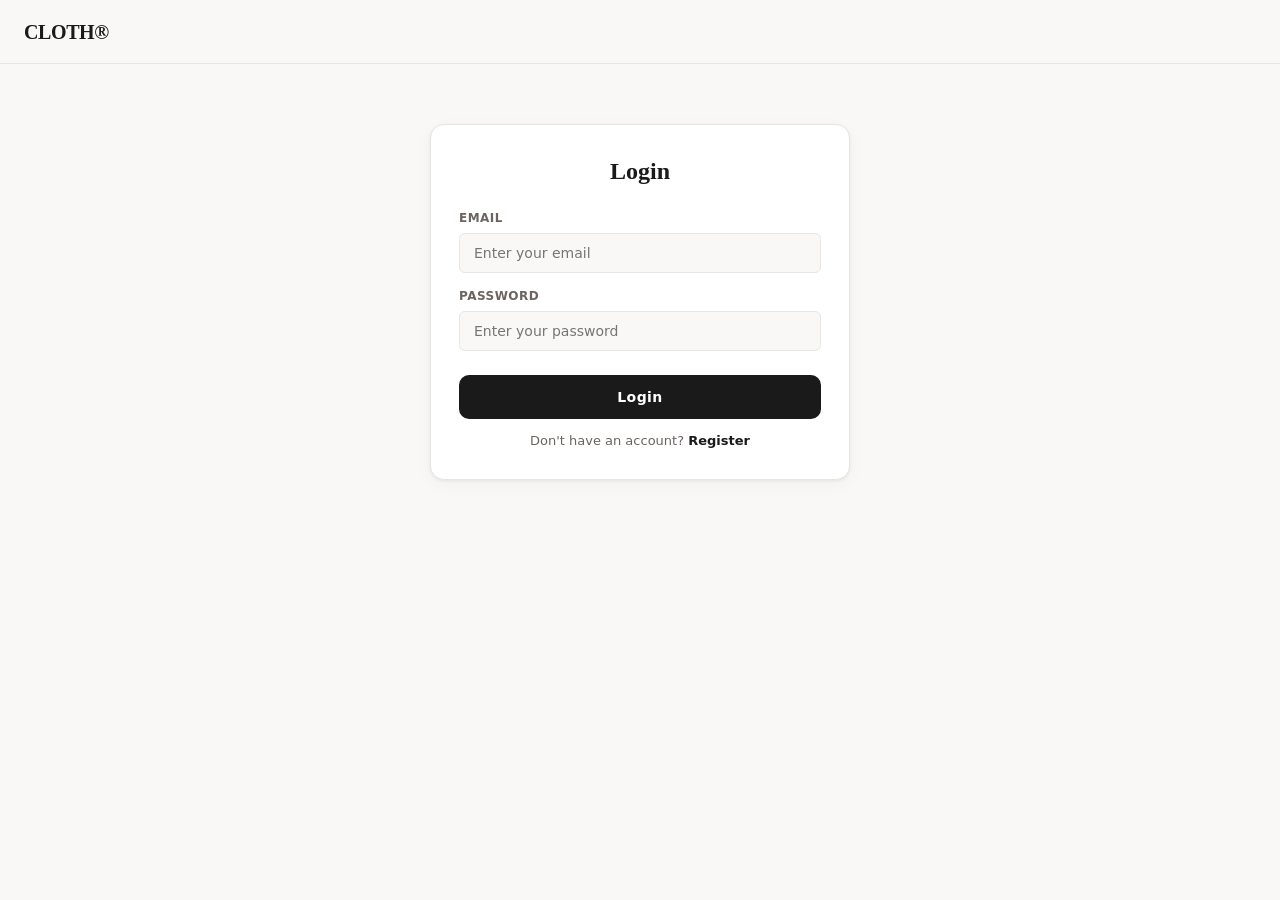
==== login.html @ fad1746e "Add files via upload" ====
<!DOCTYPE html>
<html lang="en">
<head>
  <meta charset="UTF-8">
  <title>Login — CLOTH</title>
  <link rel="stylesheet" href="style.css">
</head>
<body>

<nav class="nav">
  <div class="nav-inner">
    <a href="index.html" class="nav-logo">CLOTH®</a>
  </div>
</nav>

<div class="auth-container">
  <div class="auth-card">

    <h2 class="auth-title">Login</h2>

    <div class="form-group">
      <label>Email</label>
      <input type="email" id="login-email" placeholder="Enter your email" required>
    </div>

    <div class="form-group">
      <label>Password</label>
      <input type="password" id="login-password" placeholder="Enter your password" required>
    </div>

    <button class="btn-primary" style="width:100%;" onclick="login()">Login</button>

    <div class="auth-footer">
      Don't have an account? <a href="register.html">Register</a>
    </div>

  </div>
</div>

<script>
function login() {
  const email = document.getElementById("login-email").value;
  const password = document.getElementById("login-password").value;

  const user = JSON.parse(localStorage.getItem("user"));

  if (user && user.email === email && user.password === password) {
    alert("Login Successful");
    localStorage.setItem("isLoggedIn", true);
    window.location.href = "index.html";
  } else {
    alert("Invalid credentials");
  }
}
</script>

</body>
</html>
---- style.css ----
/* ============================================================
   style.css — Shared styles for the Minimal Clothing Store
   ============================================================ */

/* ---------- Design Tokens ---------- */
:root {
  --color-bg: #F9F8F6;
  --color-surface: #FFFFFF;
  --color-border: #E8E5E0;
  --color-border-light: #F0EDE8;
  --color-text-primary: #1A1A1A;
  --color-text-secondary: #6B6460;
  --color-text-muted: #A09A95;
  --color-accent: #1A1A1A;
  --color-accent-hover: #333333;
  --color-tag-men-bg: #EEF2F8;
  --color-tag-men: #2B4F8C;
  --color-tag-women-bg: #F9EEF4;
  --color-tag-women: #8C2B63;
  --color-tag-acc-bg: #F0EEE8;
  --color-tag-acc: #5C5020;
  --color-success: #1D9E75;
  --color-danger: #E24B4A;
  --color-heart-active: #E24B4A;
  --font-sans: 'Inter', system-ui, -apple-system, sans-serif;
  --font-display: 'Playfair Display', Georgia, serif;
  --radius-sm: 6px;
  --radius-md: 10px;
  --radius-lg: 14px;
  --shadow-card: 0 1px 3px rgba(0,0,0,0.06), 0 4px 16px rgba(0,0,0,0.04);
  --shadow-card-hover: 0 4px 20px rgba(0,0,0,0.10), 0 1px 4px rgba(0,0,0,0.06);
  --nav-height: 64px;
  --transition: 0.2s ease;
}

/* ---------- Reset ---------- */
*, *::before, *::after { box-sizing: border-box; margin: 0; padding: 0; }
html { scroll-behavior: smooth; }
body {
  font-family: var(--font-sans);
  background: var(--color-bg);
  color: var(--color-text-primary);
  line-height: 1.5;
  min-height: 100vh;
}
a { color: inherit; text-decoration: none; }
button { border: none; background: none; cursor: pointer; font-family: inherit; }
img { display: block; width: 100%; object-fit: cover; }
ul, ol { list-style: none; }

/* ---------- Typography ---------- */
.font-display { font-family: var(--font-display); }

/* ---------- Navigation ---------- */
.nav {
  position: sticky;
  top: 0;
  z-index: 100;
  height: var(--nav-height);
  background: rgba(249, 248, 246, 0.92);
  backdrop-filter: blur(16px);
  -webkit-backdrop-filter: blur(16px);
  border-bottom: 1px solid var(--color-border);
  display: flex;
  align-items: center;
}
.nav-inner {
  max-width: 1280px;
  width: 100%;
  margin: 0 auto;
  padding: 0 24px;
  display: flex;
  align-items: center;
  justify-content: space-between;
}
.nav-logo {
  font-family: var(--font-display);
  font-size: 20px;
  font-weight: 700;
  letter-spacing: -0.02em;
  color: var(--color-text-primary);
}
.nav-logo span { color: var(--color-text-secondary); font-weight: 400; }
.nav-actions {
  display: flex;
  gap: 8px;
  align-items: center;
}
.nav-btn {
  position: relative;
  display: flex;
  align-items: center;
  gap: 6px;
  padding: 8px 14px;
  border-radius: var(--radius-sm);
  font-size: 13px;
  color: var(--color-text-secondary);
  transition: background var(--transition), color var(--transition);
}
.nav-btn:hover { background: var(--color-border-light); color: var(--color-text-primary); }
.nav-btn svg { width: 18px; height: 18px; }
.nav-badge {
  position: absolute;
  top: 2px;
  right: 4px;
  min-width: 16px;
  height: 16px;
  border-radius: 999px;
  background: var(--color-text-primary);
  color: #fff;
  font-size: 10px;
  font-weight: 600;
  display: flex;
  align-items: center;
  justify-content: center;
  padding: 0 4px;
  opacity: 0;
  transform: scale(0.7);
  transition: opacity var(--transition), transform var(--transition);
}
.nav-badge.visible { opacity: 1; transform: scale(1); }

/* ---------- Layout Wrapper ---------- */
.page-wrapper {
  max-width: 1280px;
  margin: 0 auto;
  padding: 40px 24px 80px;
}

/* ---------- Page Header ---------- */
.page-header {
  margin-bottom: 36px;
}
.page-header h1 {
  font-family: var(--font-display);
  font-size: clamp(26px, 4vw, 38px);
  font-weight: 700;
  letter-spacing: -0.02em;
  color: var(--color-text-primary);
  line-height: 1.15;
}
.page-header p {
  margin-top: 6px;
  font-size: 15px;
  color: var(--color-text-secondary);
}

/* ---------- Filter Bar ---------- */
.filter-bar {
  display: flex;
  gap: 8px;
  flex-wrap: wrap;
  margin-bottom: 32px;
}
.filter-btn {
  padding: 8px 18px;
  border-radius: 999px;
  border: 1px solid var(--color-border);
  font-size: 13px;
  font-weight: 500;
  color: var(--color-text-secondary);
  background: var(--color-surface);
  transition: all var(--transition);
  cursor: pointer;
}
.filter-btn:hover { background: var(--color-text-primary); color: #fff; border-color: var(--color-text-primary); }
.filter-btn.active { background: var(--color-text-primary); color: #fff; border-color: var(--color-text-primary); }

/* ---------- Product Grid ---------- */
.product-grid {
  display: grid;
  grid-template-columns: repeat(auto-fill, minmax(260px, 1fr));
  gap: 24px;
}

/* ---------- Product Card ---------- */
.product-card {
  background: var(--color-surface);
  border-radius: var(--radius-lg);
  overflow: hidden;
  border: 1px solid var(--color-border);
  box-shadow: var(--shadow-card);
  transition: box-shadow var(--transition), transform var(--transition);
  display: flex;
  flex-direction: column;
}
.product-card:hover { box-shadow: var(--shadow-card-hover); transform: translateY(-2px); }
.product-card-image-wrap {
  position: relative;
  aspect-ratio: 3/4;
  overflow: hidden;
  background: var(--color-border-light);
}
.product-card-image-wrap img {
  height: 100%;
  transition: transform 0.45s ease;
}
.product-card:hover .product-card-image-wrap img { transform: scale(1.05); }
.wishlist-btn {
  position: absolute;
  top: 12px;
  right: 12px;
  width: 36px;
  height: 36px;
  border-radius: 50%;
  background: rgba(255,255,255,0.9);
  backdrop-filter: blur(8px);
  display: flex;
  align-items: center;
  justify-content: center;
  border: 1px solid var(--color-border);
  transition: background var(--transition), transform var(--transition);
  z-index: 2;
}
.wishlist-btn:hover { transform: scale(1.1); }
.wishlist-btn svg { width: 16px; height: 16px; transition: all var(--transition); }
.wishlist-btn.wishlisted svg { fill: var(--color-heart-active); stroke: var(--color-heart-active); }

.product-card-body {
  padding: 16px;
  display: flex;
  flex-direction: column;
  gap: 12px;
  flex: 1;
}
.product-card-meta {
  display: flex;
  align-items: flex-start;
  justify-content: space-between;
  gap: 8px;
}
.product-card-name {
  font-size: 15px;
  font-weight: 600;
  color: var(--color-text-primary);
  line-height: 1.3;
}
.product-card-price {
  font-size: 15px;
  font-weight: 600;
  color: var(--color-text-primary);
  white-space: nowrap;
}
.category-tag {
  display: inline-block;
  font-size: 11px;
  font-weight: 500;
  padding: 3px 8px;
  border-radius: 999px;
  letter-spacing: 0.02em;
}
.tag-men { background: var(--color-tag-men-bg); color: var(--color-tag-men); }
.tag-women { background: var(--color-tag-women-bg); color: var(--color-tag-women); }
.tag-accessories { background: var(--color-tag-acc-bg); color: var(--color-tag-acc); }

.size-row {
  display: flex;
  gap: 6px;
  flex-wrap: wrap;
}
.size-chip {
  padding: 4px 10px;
  border-radius: var(--radius-sm);
  border: 1px solid var(--color-border);
  font-size: 11px;
  font-weight: 500;
  color: var(--color-text-secondary);
  cursor: pointer;
  transition: all var(--transition);
}
.size-chip:hover, .size-chip.selected {
  border-color: var(--color-text-primary);
  background: var(--color-text-primary);
  color: #fff;
}

.add-to-cart-btn {
  width: 100%;
  padding: 12px;
  border-radius: var(--radius-md);
  background: var(--color-text-primary);
  color: #fff;
  font-size: 13px;
  font-weight: 600;
  letter-spacing: 0.04em;
  transition: background var(--transition), transform var(--transition);
  display: flex;
  align-items: center;
  justify-content: center;
  gap: 8px;
  margin-top: auto;
}
.add-to-cart-btn:hover { background: var(--color-accent-hover); transform: translateY(-1px); }
.add-to-cart-btn.added { background: var(--color-success); }

/* ---------- Buttons & CTAs ---------- */
.btn-primary {
  display: inline-flex;
  align-items: center;
  justify-content: center;
  gap: 8px;
  padding: 14px 28px;
  border-radius: var(--radius-md);
  background: var(--color-text-primary);
  color: #fff;
  font-size: 14px;
  font-weight: 600;
  letter-spacing: 0.03em;
  transition: background var(--transition), transform var(--transition), box-shadow var(--transition);
  cursor: pointer;
  border: none;
}
.btn-primary:hover { background: #333; transform: translateY(-1px); box-shadow: 0 6px 20px rgba(0,0,0,0.15); }
.btn-primary:active { transform: translateY(0); }

.btn-secondary {
  display: inline-flex;
  align-items: center;
  justify-content: center;
  gap: 8px;
  padding: 12px 24px;
  border-radius: var(--radius-md);
  background: transparent;
  color: var(--color-text-primary);
  font-size: 14px;
  font-weight: 500;
  border: 1px solid var(--color-border);
  transition: all var(--transition);
  cursor: pointer;
}
.btn-secondary:hover { background: var(--color-border-light); border-color: #ccc; }

.btn-ghost {
  display: inline-flex;
  align-items: center;
  gap: 6px;
  padding: 8px 12px;
  border-radius: var(--radius-sm);
  font-size: 13px;
  color: var(--color-text-secondary);
  transition: all var(--transition);
  cursor: pointer;
}
.btn-ghost:hover { color: var(--color-danger); background: #FEF2F2; }

/* ---------- Cart & Wishlist List Item ---------- */
.item-list { display: flex; flex-direction: column; gap: 16px; }
.item-row {
  display: flex;
  gap: 16px;
  padding: 16px;
  background: var(--color-surface);
  border: 1px solid var(--color-border);
  border-radius: var(--radius-lg);
  align-items: center;
  box-shadow: var(--shadow-card);
  transition: box-shadow var(--transition);
}
.item-row:hover { box-shadow: var(--shadow-card-hover); }
.item-thumb {
  width: 80px;
  height: 96px;
  border-radius: var(--radius-md);
  overflow: hidden;
  flex-shrink: 0;
  background: var(--color-border-light);
}
.item-thumb img { height: 100%; object-fit: cover; }
.item-info { flex: 1; min-width: 0; }
.item-name {
  font-size: 15px;
  font-weight: 600;
  color: var(--color-text-primary);
  margin-bottom: 4px;
  white-space: nowrap;
  overflow: hidden;
  text-overflow: ellipsis;
}
.item-meta {
  font-size: 12px;
  color: var(--color-text-muted);
  margin-bottom: 10px;
}
.item-price { font-size: 15px; font-weight: 600; color: var(--color-text-primary); }

/* Quantity Controls */
.qty-controls {
  display: flex;
  align-items: center;
  gap: 0;
  border: 1px solid var(--color-border);
  border-radius: var(--radius-sm);
  overflow: hidden;
}
.qty-btn {
  width: 32px;
  height: 32px;
  display: flex;
  align-items: center;
  justify-content: center;
  font-size: 16px;
  color: var(--color-text-secondary);
  background: var(--color-surface);
  transition: background var(--transition);
}
.qty-btn:hover { background: var(--color-border-light); color: var(--color-text-primary); }
.qty-value {
  width: 36px;
  text-align: center;
  font-size: 14px;
  font-weight: 500;
  background: var(--color-bg);
  padding: 0 4px;
  line-height: 32px;
}

/* ---------- Order Summary ---------- */
.order-summary {
  background: var(--color-surface);
  border: 1px solid var(--color-border);
  border-radius: var(--radius-lg);
  padding: 24px;
  box-shadow: var(--shadow-card);
  position: sticky;
  top: calc(var(--nav-height) + 24px);
}
.order-summary h2 {
  font-size: 16px;
  font-weight: 700;
  margin-bottom: 20px;
  padding-bottom: 16px;
  border-bottom: 1px solid var(--color-border);
}
.summary-line {
  display: flex;
  justify-content: space-between;
  align-items: center;
  font-size: 14px;
  padding: 10px 0;
  color: var(--color-text-secondary);
  border-bottom: 1px solid var(--color-border-light);
}
.summary-line:last-child { border-bottom: none; }
.summary-line.total {
  font-size: 16px;
  font-weight: 700;
  color: var(--color-text-primary);
  padding-top: 16px;
  margin-top: 4px;
  border-top: 1px solid var(--color-border);
  border-bottom: none;
}
.summary-line span.free { color: var(--color-success); font-weight: 600; }

/* ---------- Two-column Cart/Checkout layout ---------- */
.cart-layout {
  display: grid;
  grid-template-columns: 1fr 340px;
  gap: 32px;
  align-items: start;
}
@media (max-width: 900px) {
  .cart-layout { grid-template-columns: 1fr; }
}

/* ---------- Forms (Checkout) ---------- */
.form-card {
  background: var(--color-surface);
  border: 1px solid var(--color-border);
  border-radius: var(--radius-lg);
  padding: 28px;
  margin-bottom: 20px;
  box-shadow: var(--shadow-card);
}
.form-card h2 {
  font-size: 14px;
  font-weight: 700;
  text-transform: uppercase;
  letter-spacing: 0.08em;
  color: var(--color-text-secondary);
  margin-bottom: 20px;
  padding-bottom: 12px;
  border-bottom: 1px solid var(--color-border);
}
.form-row {
  display: grid;
  grid-template-columns: 1fr 1fr;
  gap: 14px;
}
.form-row.full { grid-template-columns: 1fr; }
.form-row.three { grid-template-columns: 2fr 1fr 1fr; }
@media (max-width: 600px) {
  .form-row, .form-row.three { grid-template-columns: 1fr; }
}
.form-group {
  display: flex;
  flex-direction: column;
  gap: 6px;
}
.form-group label {
  font-size: 12px;
  font-weight: 600;
  letter-spacing: 0.04em;
  color: var(--color-text-secondary);
  text-transform: uppercase;
}
.form-group input {
  padding: 11px 14px;
  border-radius: var(--radius-sm);
  border: 1px solid var(--color-border);
  background: var(--color-bg);
  font-family: var(--font-sans);
  font-size: 14px;
  color: var(--color-text-primary);
  transition: border-color var(--transition), box-shadow var(--transition);
}
.form-group input:focus {
  outline: none;
  border-color: var(--color-text-primary);
  box-shadow: 0 0 0 3px rgba(26,26,26,0.08);
}
.form-group input.error { border-color: var(--color-danger); }
.field-error {
  font-size: 11px;
  color: var(--color-danger);
  font-weight: 500;
  min-height: 14px;
}

/* ---------- Checkout summary items ---------- */
.checkout-item-list {
  display: flex;
  flex-direction: column;
  gap: 12px;
  margin-bottom: 20px;
  max-height: 240px;
  overflow-y: auto;
}
.checkout-item {
  display: flex;
  gap: 12px;
  align-items: center;
  font-size: 13px;
}
.checkout-item-thumb {
  width: 48px;
  height: 56px;
  border-radius: var(--radius-sm);
  overflow: hidden;
  flex-shrink: 0;
  background: var(--color-border-light);
}
.checkout-item-thumb img { height: 100%; object-fit: cover; }
.checkout-item-name { flex: 1; font-weight: 500; color: var(--color-text-primary); }
.checkout-item-sub { color: var(--color-text-muted); font-size: 11px; }
.checkout-item-price { font-weight: 600; white-space: nowrap; }

/* ---------- Empty States ---------- */
.empty-state {
  display: flex;
  flex-direction: column;
  align-items: center;
  justify-content: center;
  padding: 80px 20px;
  text-align: center;
  gap: 16px;
}
.empty-state-icon { font-size: 48px; opacity: 0.3; }
.empty-state h2 {
  font-size: 20px;
  font-weight: 700;
  color: var(--color-text-primary);
}
.empty-state p {
  font-size: 14px;
  color: var(--color-text-secondary);
  max-width: 320px;
}

/* ---------- Toast Notification ---------- */
.toast-container {
  position: fixed;
  bottom: 28px;
  left: 50%;
  transform: translateX(-50%);
  z-index: 9999;
  display: flex;
  flex-direction: column;
  gap: 8px;
  pointer-events: none;
}
.toast {
  background: var(--color-text-primary);
  color: #fff;
  padding: 12px 20px;
  border-radius: var(--radius-md);
  font-size: 13px;
  font-weight: 500;
  white-space: nowrap;
  animation: toast-in 0.3s ease, toast-out 0.3s ease 2.5s forwards;
  box-shadow: 0 4px 20px rgba(0,0,0,0.2);
}
@keyframes toast-in {
  from { opacity: 0; transform: translateY(12px); }
  to   { opacity: 1; transform: translateY(0); }
}
@keyframes toast-out {
  from { opacity: 1; transform: translateY(0); }
  to   { opacity: 0; transform: translateY(8px); }
}

/* ---------- Success Confirmation ---------- */
.confirmation-screen {
  display: none;
  flex-direction: column;
  align-items: center;
  justify-content: center;
  padding: 80px 20px;
  text-align: center;
  gap: 20px;
}
.confirmation-screen.visible { display: flex; }
.confirmation-icon {
  width: 72px;
  height: 72px;
  border-radius: 50%;
  background: #EDFBF5;
  display: flex;
  align-items: center;
  justify-content: center;
  font-size: 32px;
}
.confirmation-screen h2 {
  font-family: var(--font-display);
  font-size: 28px;
  font-weight: 700;
  letter-spacing: -0.02em;
}
.confirmation-screen p {
  font-size: 15px;
  color: var(--color-text-secondary);
  max-width: 400px;
}
.order-number {
  font-size: 13px;
  color: var(--color-text-muted);
  background: var(--color-border-light);
  padding: 8px 16px;
  border-radius: var(--radius-sm);
  font-family: 'Courier New', monospace;
  letter-spacing: 0.05em;
}

/* ---------- Responsive ---------- */
@media (max-width: 768px) {
  .page-wrapper { padding: 24px 16px 60px; }
  .product-grid { grid-template-columns: repeat(2, 1fr); gap: 14px; }
  .item-row { flex-wrap: wrap; }
  .nav-btn span { display: none; }
}
@media (max-width: 480px) {
  .product-grid { grid-template-columns: 1fr 1fr; gap: 12px; }
  .product-card-name { font-size: 13px; }
  .product-card-price { font-size: 13px; }
}

/* ---------- Scrollbar ---------- */
::-webkit-scrollbar { width: 6px; }
::-webkit-scrollbar-track { background: transparent; }
::-webkit-scrollbar-thumb { background: var(--color-border); border-radius: 3px; }
::-webkit-scrollbar-thumb:hover { background: #ccc; }

/* ================================
   Auth Pages (Login / Register)
================================ */
.auth-container {
  max-width: 420px;
  margin: 60px auto;
}

.auth-card {
  background: var(--color-surface);
  border: 1px solid var(--color-border);
  border-radius: var(--radius-lg);
  padding: 28px;
  box-shadow: var(--shadow-card);
}

.auth-title {
  font-family: var(--font-display);
  font-size: 24px;
  font-weight: 700;
  margin-bottom: 20px;
  text-align: center;
}

.auth-footer {
  text-align: center;
  font-size: 13px;
  color: var(--color-text-secondary);
  margin-top: 12px;
}

.auth-footer a {
  color: var(--color-text-primary);
  font-weight: 600;
}

.auth-footer a:hover {
  text-decoration: underline;
}

/* Input spacing fix for auth pages */
.auth-card .form-group {
  margin-bottom: 14px;
}

/* ================================
   Help Page Styling
================================ */
.help-section {
  display: flex;
  flex-direction: column;
  gap: 20px;
}

.help-card {
  background: var(--color-surface);
  border: 1px solid var(--color-border);
  border-radius: var(--radius-lg);
  padding: 24px;
  box-shadow: var(--shadow-card);
}

.help-card h2 {
  font-size: 16px;
  font-weight: 700;
  margin-bottom: 16px;
  border-bottom: 1px solid var(--color-border);
  padding-bottom: 10px;
}

/* FAQ styling */
.faq-item {
  margin-bottom: 14px;
}

.faq-item strong {
  color: var(--color-text-primary);
  display: block;
  margin-bottom: 4px;
}

.faq-item p {
  font-size: 13px;
  color: var(--color-text-secondary);
  line-height: 1.5;
}

/* Contact section */
.contact-info p {
  font-size: 14px;
  color: var(--color-text-secondary);
  margin-bottom: 6px;
}

/* ================================
   Small Enhancements
================================ */

/* Center button nicely */
.auth-card .btn-primary {
  margin-top: 10px;
}

/* Better mobile spacing */
@media (max-width: 500px) {
  .auth-container {
    margin: 30px 16px;
  }
}



/* ================================
   Feedback Page
================================ */

.feedback-container {
  display: grid;
  grid-template-columns: 1fr 1fr;
  gap: 24px;
}

@media (max-width: 800px) {
  .feedback-container {
    grid-template-columns: 1fr;
  }
}

.feedback-card {
  background: var(--color-surface);
  border: 1px solid var(--color-border);
  border-radius: var(--radius-lg);
  padding: 24px;
  box-shadow: var(--shadow-card);
}

.rating-stars {
  font-size: 22px;
  cursor: pointer;
  color: #ccc;
}

.rating-stars span {
  margin-right: 5px;
}

.rating-stars span.active {
  color: gold;
}

.feedback-list {
  display: flex;
  flex-direction: column;
  gap: 12px;
}

.feedback-item {
  background: var(--color-surface);
  border: 1px solid var(--color-border);
  border-radius: var(--radius-md);
  padding: 16px;
}

.feedback-header {
  display: flex;
  justify-content: space-between;
  margin-bottom: 6px;
}

.feedback-item p {
  font-size: 13px;
  color: var(--color-text-secondary);
}
.feedback-card .btn-primary {
  margin-top: 20px;
  border-radius: 12px;
}

#profile-dropdown button {
  width: 100%;
}
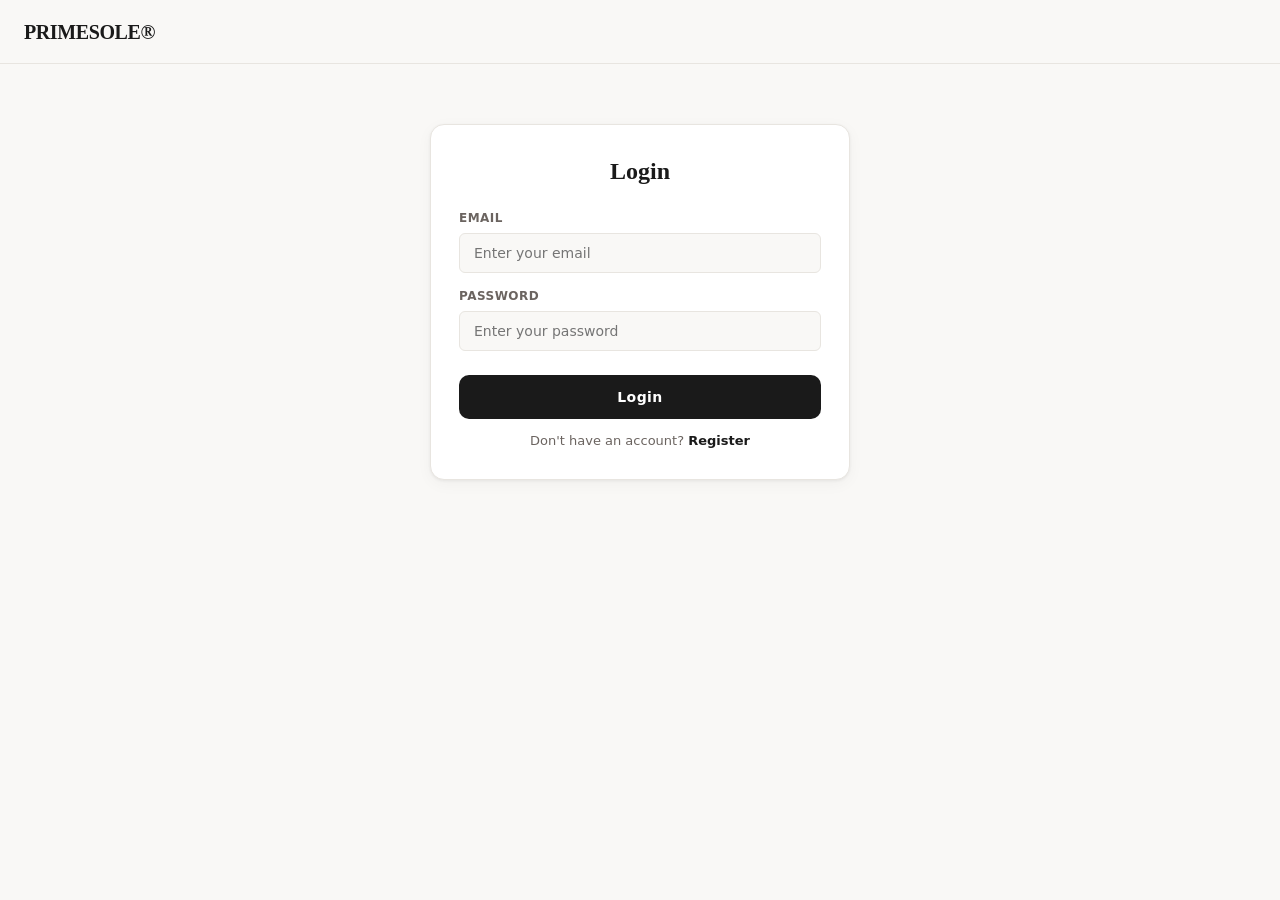
==== commit 4d7ebe87: "updated login and register page" ====
--- a/login.html
+++ b/login.html
@@ -2,14 +2,14 @@
 <html lang="en">
 <head>
   <meta charset="UTF-8">
-  <title>Login — CLOTH</title>
+  <title>Login — PRIMESOLE</title>
   <link rel="stylesheet" href="style.css">
 </head>
 <body>
 
 <nav class="nav">
   <div class="nav-inner">
-    <a href="index.html" class="nav-logo">CLOTH®</a>
+    <a href="index.html" class="nav-logo">PRIMESOLE®</a>
   </div>
 </nav>
 
